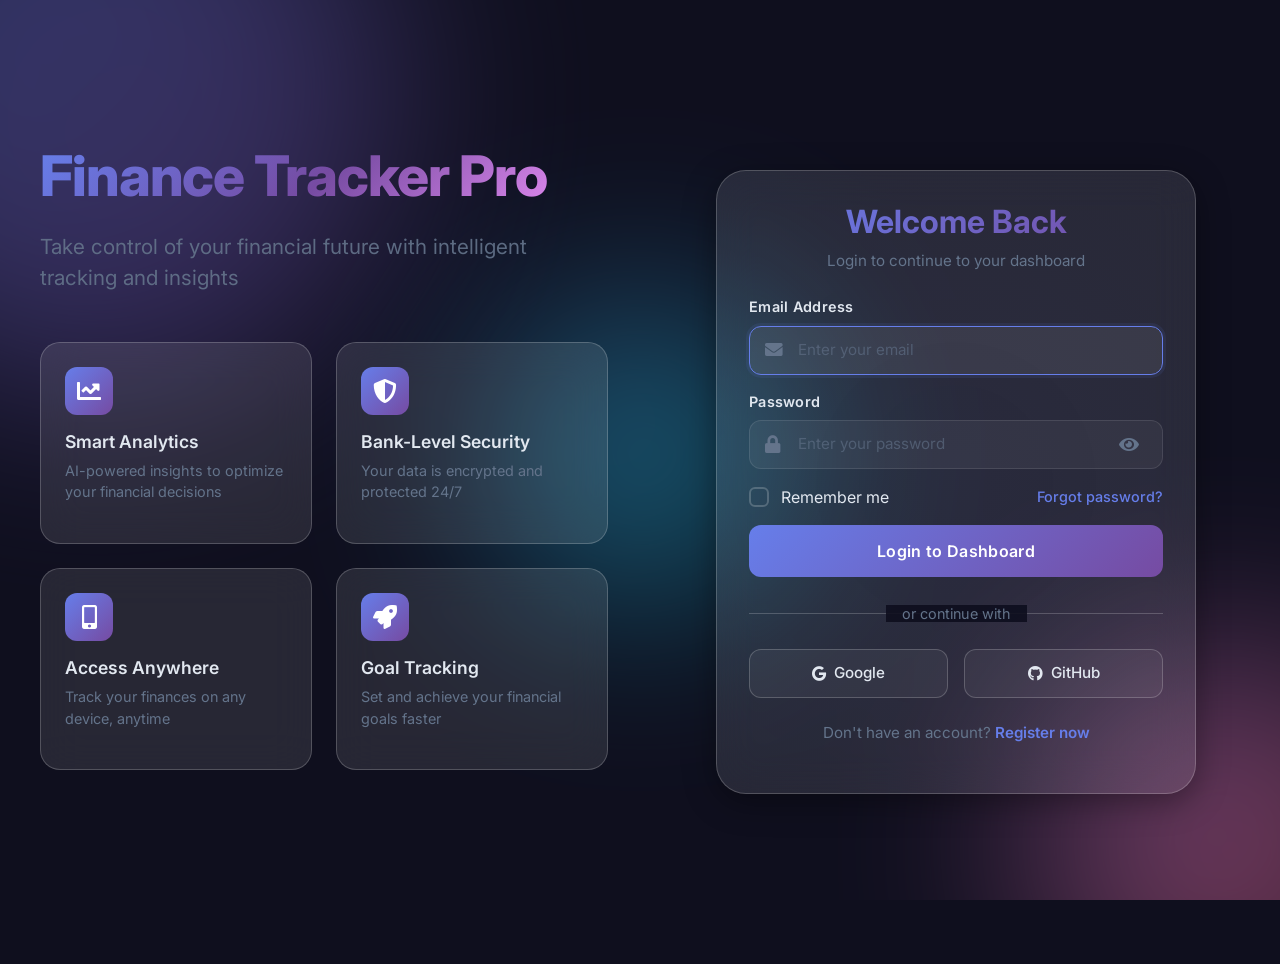
==== index.html @ 1df06b28 "Fix hardcoded production API URL in index.html Login/register on the landing page always hit the pro" ====
<!DOCTYPE html>
<html lang="en">
<head>
    <meta charset="UTF-8" />
    <meta name="viewport" content="width=device-width, initial-scale=1" />
    <title>Login - Personal Finance Tracker Pro</title>
    <link href="https://cdn.jsdelivr.net/npm/bootstrap@5.3.0/dist/css/bootstrap.min.css" rel="stylesheet" />
    <link rel="stylesheet" href="https://cdnjs.cloudflare.com/ajax/libs/font-awesome/5.15.4/css/all.min.css" />
    <link href="https://fonts.googleapis.com/css2?family=Inter:wght@300;400;500;600;700;800&display=swap" rel="stylesheet" />
    <style>
        :root {
            --primary-gradient: linear-gradient(135deg, #667eea 0%, #764ba2 100%);
            --secondary-gradient: linear-gradient(135deg, #f093fb 0%, #f5576c 100%);
            --accent-gradient: linear-gradient(135deg, #4facfe 0%, #00f2fe 100%);
            --dark-gradient: linear-gradient(135deg, #2a2a2a 0%, #1a1a1a 100%);
            --primary-color: #667eea;
            --secondary-color: #764ba2;
            --success-color: #10d164;
            --error-color: #ff6b6b;
            --bg-dark: #0f0f1e;
            --bg-light: #f8fafc;
            --text-dark: #1a202c;
            --text-light: #e2e8f0;
            --text-muted: #64748b;
            --glass-bg: rgba(255, 255, 255, 0.1);
            --glass-border: rgba(255, 255, 255, 0.2);
            --glass-shadow: 0 8px 32px rgba(0, 0, 0, 0.37);
            --radius-sm: 12px;
            --radius-md: 20px;
            --radius-lg: 30px;
            --blur: 20px;
            --transition: all 0.3s cubic-bezier(0.4, 0, 0.2, 1);
        }

        * {
            font-family: "Inter", -apple-system, BlinkMacSystemFont, sans-serif;
            box-sizing: border-box;
        }

        body {
            margin: 0;
            padding: 0;
            min-height: 100vh;
            background: var(--bg-dark);
            color: var(--text-light);
            overflow-x: hidden;
            position: relative;
        }

        /* Animated background */
        .animated-bg {
            position: fixed;
            top: 0;
            left: 0;
            width: 100%;
            height: 100%;
            z-index: -1;
            background: var(--bg-dark);
            overflow: hidden;
        }

        .gradient-sphere {
            position: absolute;
            border-radius: 50%;
            filter: blur(100px);
            opacity: 0.4;
            animation: float 20s infinite ease-in-out;
        }

        .sphere-1 {
            width: 600px;
            height: 600px;
            background: var(--primary-gradient);
            top: -200px;
            left: -200px;
            animation-delay: 0s;
        }

        .sphere-2 {
            width: 400px;
            height: 400px;
            background: var(--secondary-gradient);
            bottom: -150px;
            right: -150px;
            animation-delay: 5s;
        }

        .sphere-3 {
            width: 300px;
            height: 300px;
            background: var(--accent-gradient);
            top: 50%;
            left: 50%;
            transform: translate(-50%, -50%);
            animation-delay: 10s;
        }

        @keyframes float {
            0%, 100% { transform: translate(0, 0) scale(1); }
            25% { transform: translate(50px, -50px) scale(1.1); }
            50% { transform: translate(-50px, 50px) scale(0.9); }
            75% { transform: translate(30px, 30px) scale(1.05); }
        }

        /* Main container */
        .main-container {
            display: flex;
            min-height: 100vh;
            align-items: center;
            justify-content: center;
            padding: 2rem;
            position: relative;
            z-index: 1;
        }

        .content-wrapper {
            display: grid;
            grid-template-columns: 1fr 1fr;
            gap: 4rem;
            max-width: 1200px;
            width: 100%;
            align-items: center;
        }

        /* Hero section */
        .hero-section {
            animation: slideInLeft 0.8s ease-out;
        }

        @keyframes slideInLeft {
            from {
                opacity: 0;
                transform: translateX(-50px);
            }
            to {
                opacity: 1;
                transform: translateX(0);
            }
        }

        .app-title {
            font-size: 3.5rem;
            font-weight: 800;
            background: linear-gradient(135deg, #667eea 0%, #764ba2 50%, #f093fb 100%);
            -webkit-background-clip: text;
            -webkit-text-fill-color: transparent;
            background-clip: text;
            margin-bottom: 1.5rem;
            letter-spacing: -0.02em;
            line-height: 1.1;
        }

        .app-subtitle {
            font-size: 1.3rem;
            color: var(--text-muted);
            margin-bottom: 3rem;
            font-weight: 400;
            opacity: 0.9;
        }

        .features-grid {
            display: grid;
            grid-template-columns: 1fr 1fr;
            gap: 1.5rem;
            margin-bottom: 3rem;
        }

        .feature-card {
            background: var(--glass-bg);
            backdrop-filter: blur(var(--blur));
            border: 1px solid var(--glass-border);
            border-radius: var(--radius-md);
            padding: 1.5rem;
            transition: var(--transition);
            position: relative;
            overflow: hidden;
        }

        .feature-card::before {
            content: '';
            position: absolute;
            top: 0;
            left: 0;
            width: 100%;
            height: 100%;
            background: var(--primary-gradient);
            opacity: 0;
            transition: var(--transition);
        }

        .feature-card:hover {
            transform: translateY(-5px);
            border-color: var(--primary-color);
            box-shadow: 0 10px 30px rgba(102, 126, 234, 0.3);
        }

        .feature-card:hover::before {
            opacity: 0.05;
        }

        .feature-icon {
            width: 48px;
            height: 48px;
            background: var(--primary-gradient);
            border-radius: var(--radius-sm);
            display: flex;
            align-items: center;
            justify-content: center;
            margin-bottom: 1rem;
            font-size: 1.5rem;
            color: white;
            position: relative;
            z-index: 1;
        }

        .feature-title {
            font-size: 1.1rem;
            font-weight: 600;
            margin-bottom: 0.5rem;
            color: var(--text-light);
            position: relative;
            z-index: 1;
        }

        .feature-description {
            font-size: 0.9rem;
            color: var(--text-muted);
            line-height: 1.5;
            position: relative;
            z-index: 1;
        }

        /* Auth section */
        .auth-section {
            animation: slideInRight 0.8s ease-out;
            display: flex;
            align-items: center;
            justify-content: center;
            min-height: 100vh;
            padding: 2rem 0;
        }

        @keyframes slideInRight {
            from {
                opacity: 0;
                transform: translateX(50px);
            }
            to {
                opacity: 1;
                transform: translateX(0);
            }
        }

        .auth-container {
            background: var(--glass-bg);
            backdrop-filter: blur(var(--blur));
            border: 1px solid var(--glass-border);
            border-radius: var(--radius-lg);
            padding: 2rem;
            box-shadow: var(--glass-shadow);
            position: relative;
            overflow-y: auto; /* Enable vertical scrolling */
            overflow-x: hidden; /* Prevent horizontal scroll */
            scroll-behavior: smooth;
            max-width: 480px;
            width: 100%;
            margin: 0 auto;
            max-height: 90vh;
        }

        .auth-container::before {
            content: '';
            position: absolute;
            top: -50%;
            right: -50%;
            width: 200%;
            height: 200%;
            background: radial-gradient(circle, var(--primary-color) 0%, transparent 70%);
            opacity: 0.05;
            animation: rotate 30s linear infinite;
        }

        @keyframes rotate {
            from { transform: rotate(0deg); }
            to { transform: rotate(360deg); }
        }

        .auth-header {
            text-align: center;
            margin-bottom: 1.5rem;
            position: relative;
            z-index: 1;
        }

        .auth-header h2 {
            font-size: 2rem;
            font-weight: 700;
            margin-bottom: 0.5rem;
            background: var(--primary-gradient);
            -webkit-background-clip: text;
            -webkit-text-fill-color: transparent;
            background-clip: text;
        }

        .auth-header p {
            color: var(--text-muted);
            font-size: 0.95rem;
        }
        /* Custom scrollbar for auth containers */
.auth-container::-webkit-scrollbar {
    width: 6px;
}

.auth-container::-webkit-scrollbar-track {
    background: rgba(255, 255, 255, 0.05);
    border-radius: 3px;
}

.auth-container::-webkit-scrollbar-thumb {
    background: var(--primary-gradient);
    border-radius: 3px;
}

.auth-container::-webkit-scrollbar-thumb:hover {
    background: var(--secondary-gradient);
}


        /* Form styling */
        .form-group {
            margin-bottom: 1rem;
            position: relative;
            z-index: 1;
        }

        .form-label {
            display: block;
            margin-bottom: 0.5rem;
            font-weight: 600;
            font-size: 0.9rem;
            color: var(--text-light);
            letter-spacing: 0.02em;
        }

        .input-wrapper {
            position: relative;
        }

        .input-icon {
            position: absolute;
            left: 1rem;
            top: 50%;
            transform: translateY(-50%);
            color: var(--text-muted);
            font-size: 1.1rem;
            transition: var(--transition);
        }

        .form-control {
            width: 100%;
            padding: 0.75rem 3rem;
            background: rgba(255, 255, 255, 0.05);
            border: 1px solid rgba(255, 255, 255, 0.1);
            border-radius: var(--radius-sm);
            color: var(--text-light);
            font-size: 0.95rem;
            transition: var(--transition);
            outline: none;
        }

        .form-control:focus {
            background: rgba(255, 255, 255, 0.08);
            border-color: var(--primary-color);
            box-shadow: 0 0 0 3px rgba(102, 126, 234, 0.1);
        }

        .form-control:focus + .input-icon {
            color: var(--primary-color);
        }

        .form-control::placeholder {
            color: var(--text-muted);
            opacity: 0.6;
        }

        .password-toggle {
            position: absolute;
            right: 1rem;
            top: 50%;
            transform: translateY(-50%);
            background: none;
            border: none;
            color: var(--text-muted);
            cursor: pointer;
            font-size: 1.1rem;
            transition: var(--transition);
            padding: 0.5rem;
        }

        .password-toggle:hover {
            color: var(--primary-color);
        }

        /* Remember me */
        .form-options {
            display: flex;
            justify-content: space-between;
            align-items: center;
            margin-bottom: 1rem;
            position: relative;
            z-index: 1;
        }

        .custom-checkbox {
            display: flex;
            align-items: center;
            cursor: pointer;
            user-select: none;
        }

        .custom-checkbox input {
            position: absolute;
            opacity: 0;
        }

        .checkbox-box {
            width: 20px;
            height: 20px;
            border: 2px solid var(--glass-border);
            border-radius: 6px;
            margin-right: 0.75rem;
            display: flex;
            align-items: center;
            justify-content: center;
            transition: var(--transition);
            position: relative;
        }

        .custom-checkbox input:checked ~ .checkbox-box {
            background: var(--primary-gradient);
            border-color: transparent;
        }

        .checkbox-box::after {
            content: '✓';
            color: white;
            font-size: 12px;
            opacity: 0;
            transform: scale(0);
            transition: var(--transition);
        }

        .custom-checkbox input:checked ~ .checkbox-box::after {
            opacity: 1;
            transform: scale(1);
        }

        .forgot-link {
            color: var(--primary-color);
            text-decoration: none;
            font-size: 0.9rem;
            font-weight: 500;
            transition: var(--transition);
        }

        .forgot-link:hover {
            color: var(--secondary-color);
            text-decoration: underline;
        }

        /* Buttons */
        .btn-primary {
            width: 100%;
            padding: 0.875rem;
            background: var(--primary-gradient);
            border: none;
            border-radius: var(--radius-sm);
            color: white;
            font-size: 1rem;
            font-weight: 600;
            cursor: pointer;
            transition: var(--transition);
            position: relative;
            overflow: hidden;
            letter-spacing: 0.02em;
        }

        .btn-primary::before {
            content: '';
            position: absolute;
            top: 0;
            left: 0;
            width: 100%;
            height: 100%;
            background: rgba(255, 255, 255, 0.2);
            transform: translateX(-100%);
            transition: transform 0.5s ease;
        }

        .btn-primary:hover::before {
            transform: translateX(0);
        }

        .btn-primary:hover {
            transform: translateY(-2px);
            box-shadow: 0 10px 25px rgba(102, 126, 234, 0.4);
        }

        .btn-primary:active {
            transform: translateY(0);
        }

        .btn-loading {
            position: relative;
            color: transparent !important;
        }

        .btn-loading::after {
            content: '';
            position: absolute;
            top: 50%;
            left: 50%;
            transform: translate(-50%, -50%);
            width: 20px;
            height: 20px;
            border: 2px solid rgba(255, 255, 255, 0.3);
            border-top-color: white;
            border-radius: 50%;
            animation: spin 1s linear infinite;
        }

        @keyframes spin {
            to { transform: translate(-50%, -50%) rotate(360deg); }
        }

        /* Social login */
        .divider {
            text-align: center;
            margin: 1.5rem 0;
            position: relative;
            z-index: 1;
        }

        .divider::before {
            content: '';
            position: absolute;
            top: 50%;
            left: 0;
            right: 0;
            height: 1px;
            background: var(--glass-border);
        }

        .divider span {
            background: rgba(15, 15, 30, 0.9);
            padding: 0 1rem;
            color: var(--text-muted);
            font-size: 0.9rem;
            position: relative;
        }

        .social-buttons {
            display: grid;
            grid-template-columns: 1fr 1fr;
            gap: 1rem;
            margin-bottom: 1.5rem;
            position: relative;
            z-index: 1;
        }

        .social-btn {
            padding: 0.75rem;
            background: rgba(255, 255, 255, 0.05);
            border: 1px solid var(--glass-border);
            border-radius: var(--radius-sm);
            color: var(--text-light);
            font-size: 0.95rem;
            font-weight: 500;
            cursor: pointer;
            transition: var(--transition);
            display: flex;
            align-items: center;
            justify-content: center;
            gap: 0.5rem;
        }

        .social-btn:hover {
            background: rgba(255, 255, 255, 0.1);
            border-color: var(--primary-color);
            transform: translateY(-2px);
        }

        /* Switch form link */
        .switch-form {
            text-align: center;
            margin-top: 1.5rem;
            position: relative;
            z-index: 1;
        }

        .switch-form p {
            color: var(--text-muted);
            font-size: 0.95rem;
        }

        .switch-form a {
            color: var(--primary-color);
            text-decoration: none;
            font-weight: 600;
            transition: var(--transition);
        }

        .switch-form a:hover {
            color: var(--secondary-color);
            text-decoration: underline;
        }

        /* Password strength */
        .password-strength {
            height: 4px;
            background: rgba(255, 255, 255, 0.1);
            border-radius: 2px;
            margin-top: 0.5rem;
            overflow: hidden;
            position: relative;
        }

        .password-strength-bar {
            height: 100%;
            transition: all 0.3s ease;
            border-radius: 2px;
            position: relative;
        }

        .strength-weak { 
            background: linear-gradient(90deg, #ff6b6b 0%, #ff8787 100%); 
            width: 33%; 
        }
        
        .strength-medium { 
            background: linear-gradient(90deg, #ffd43b 0%, #ffe066 100%); 
            width: 66%; 
        }
        
        .strength-strong { 
            background: linear-gradient(90deg, #51cf66 0%, #69db7c 100%); 
            width: 100%; 
        }

        .password-strength-text {
            font-size: 0.8rem;
            margin-top: 0.25rem;
            font-weight: 500;
        }

        .strength-weak-text { color: #ff6b6b; }
        .strength-medium-text { color: #ffd43b; }
        .strength-strong-text { color: #51cf66; }

        /* Notifications */
        .notification {
            position: fixed;
            top: 2rem;
            right: 2rem;
            padding: 1rem 1.5rem;
            border-radius: var(--radius-sm);
            color: white;
            font-weight: 500;
            box-shadow: 0 10px 40px rgba(0, 0, 0, 0.3);
            z-index: 1100;
            opacity: 0;
            transform: translateX(100%);
            transition: var(--transition);
            max-width: 400px;
            display: flex;
            align-items: center;
            gap: 0.75rem;
        }

        .notification.show {
            opacity: 1;
            transform: translateX(0);
        }

        .notification.success {
            background: linear-gradient(135deg, #10d164 0%, #15eb6f 100%);
        }

        .notification.error {
            background: linear-gradient(135deg, #ff6b6b 0%, #ff8787 100%);
        }

        .notification.warning {
            background: linear-gradient(135deg, #ffd43b 0%, #ffe066 100%);
            color: #1a202c;
        }

        .notification.info {
            background: linear-gradient(135deg, #4facfe 0%, #00f2fe 100%);
        }

        /* Auto-login banner */
        .auto-login-banner {
            position: fixed;
            top: 0;
            left: 0;
            right: 0;
            background: var(--primary-gradient);
            color: white;
            padding: 1rem;
            text-align: center;
            font-weight: 600;
            z-index: 1050;
            transform: translateY(-100%);
            transition: transform 0.3s ease;
            display: flex;
            align-items: center;
            justify-content: center;
            gap: 0.5rem;
        }

        .auto-login-banner.show {
            transform: translateY(0);
        }

        /* Loading overlay */
        .redirect-loading {
            position: fixed;
            top: 0;
            left: 0;
            width: 100%;
            height: 100%;
            background: rgba(0, 0, 0, 0.9);
            display: flex;
            align-items: center;
            justify-content: center;
            z-index: 9999;
            opacity: 0;
            visibility: hidden;
            transition: opacity 0.3s ease;
        }

        .redirect-loading.active {
            opacity: 1;
            visibility: visible;
        }

        .redirect-loading-content {
            text-align: center;
        }

        .loading-spinner {
            width: 60px;
            height: 60px;
            border: 3px solid rgba(255, 255, 255, 0.1);
            border-top-color: var(--primary-color);
            border-radius: 50%;
            animation: spin 1s linear infinite;
            margin: 0 auto 1.5rem;
        }

        .loading-text {
            font-size: 1.2rem;
            color: var(--text-light);
            font-weight: 500;
        }

        /* Responsive design */
        @media (max-width: 1024px) {
            .content-wrapper {
                grid-template-columns: 1fr;
                gap: 3rem;
            }

            .hero-section {
                text-align: center;
            }

            .app-title {
                font-size: 3rem;
            }

            .features-grid {
                grid-template-columns: 1fr;
                max-width: 500px;
                margin: 0 auto 3rem;
            }
        }
        
        @media (min-width: 641px) {
    .auth-container::-webkit-scrollbar-track {
        margin: 20px 0; /* Add margin only on desktop to keep scrollbar away from edges */
    }
}


        @media (max-width: 640px) {
            .main-container {
                padding: 1rem;
            }

            .app-title {
                font-size: 2.5rem;
            }

            .app-subtitle {
                font-size: 1.1rem;
            }

            .auth-container {
                padding: 1.5rem 1.25rem;
                max-height: 95vh;
            }

            .social-buttons {
                grid-template-columns: 1fr;
            }

            .notification {
                right: 1rem;
                left: 1rem;
                max-width: none;
            }
        }

        /* Additional animations */
        @keyframes pulse {
            0% { transform: scale(1); }
            50% { transform: scale(1.05); }
            100% { transform: scale(1); }
        }

        .pulse {
            animation: pulse 2s infinite;
        }

        /* Form validation states */
        .form-control.is-valid {
            border-color: var(--success-color);
        }

        .form-control.is-invalid {
            border-color: var(--error-color);
        }

        .invalid-feedback {
            font-size: 0.875rem;
            color: var(--error-color);
            margin-top: 0.25rem;
        }

        /* Tooltip */
        .tooltip-wrapper {
            position: relative;
            display: inline-block;
        }

        .tooltip-content {
            position: absolute;
            bottom: 100%;
            left: 50%;
            transform: translateX(-50%);
            background: rgba(0, 0, 0, 0.9);
            color: white;
            padding: 0.5rem 1rem;
            border-radius: var(--radius-sm);
            font-size: 0.875rem;
            white-space: nowrap;
            opacity: 0;
            visibility: hidden;
            transition: var(--transition);
            margin-bottom: 0.5rem;
        }

        .tooltip-wrapper:hover .tooltip-content {
            opacity: 1;
            visibility: visible;
        }
    </style>
</head>
<body>
    <!-- Animated background -->
    <div class="animated-bg">
        <div class="gradient-sphere sphere-1"></div>
        <div class="gradient-sphere sphere-2"></div>
        <div class="gradient-sphere sphere-3"></div>
    </div>

    <!-- Auto-login banner -->
    <div class="auto-login-banner" id="autoLoginBanner">
        <i class="fas fa-user-check"></i>
        <span id="autoLoginMessage">Checking saved login...</span>
    </div>

    <!-- Main content -->
    <div class="main-container">
        <div class="content-wrapper">
            <!-- Hero section -->
            <section class="hero-section">
                <h1 class="app-title">Finance Tracker Pro</h1>
                <p class="app-subtitle">Take control of your financial future with intelligent tracking and insights</p>
                
                <div class="features-grid">
                    <div class="feature-card">
                        <div class="feature-icon">
                            <i class="fas fa-chart-line"></i>
                        </div>
                        <h3 class="feature-title">Smart Analytics</h3>
                        <p class="feature-description">AI-powered insights to optimize your financial decisions</p>
                    </div>
                    
                    <div class="feature-card">
                        <div class="feature-icon">
                            <i class="fas fa-shield-alt"></i>
                        </div>
                        <h3 class="feature-title">Bank-Level Security</h3>
                        <p class="feature-description">Your data is encrypted and protected 24/7</p>
                    </div>
                    
                    <div class="feature-card">
                        <div class="feature-icon">
                            <i class="fas fa-mobile-alt"></i>
                        </div>
                        <h3 class="feature-title">Access Anywhere</h3>
                        <p class="feature-description">Track your finances on any device, anytime</p>
                    </div>
                    
                    <div class="feature-card">
                        <div class="feature-icon">
                            <i class="fas fa-rocket"></i>
                        </div>
                        <h3 class="feature-title">Goal Tracking</h3>
                        <p class="feature-description">Set and achieve your financial goals faster</p>
                    </div>
                </div>
            </section>

            <!-- Auth section -->
            <section class="auth-section">
                <!-- Login form -->
                <div class="auth-container" id="loginCard">
                    <div class="auth-header">
                        <h2>Welcome Back</h2>
                        <p>Login to continue to your dashboard</p>
                    </div>

                    <form id="loginForm" onsubmit="event.preventDefault(); handleLogin();">
                        <div class="form-group">
                            <label class="form-label">Email Address</label>
                            <div class="input-wrapper">
                                <i class="fas fa-envelope input-icon"></i>
                                <input
                                    type="email"
                                    class="form-control"
                                    id="loginEmail"
                                    placeholder="Enter your email"
                                    required
                                    autocomplete="username"
                                />
                            </div>
                        </div>

                        <div class="form-group">
                            <label class="form-label">Password</label>
                            <div class="input-wrapper">
                                <i class="fas fa-lock input-icon"></i>
                                <input
                                    type="password"
                                    class="form-control"
                                    id="loginPassword"
                                    placeholder="Enter your password"
                                    required
                                    autocomplete="current-password"
                                />
                                <button
                                    class="password-toggle"
                                    type="button"
                                    onclick="togglePassword('loginPassword')"
                                >
                                    <i class="fas fa-eye"></i>
                                </button>
                            </div>
                        </div>

                        <div class="form-options">
                            <label class="custom-checkbox">
                                <input type="checkbox" id="rememberMe">
                                <span class="checkbox-box"></span>
                                <span>Remember me</span>
                            </label>
                            <a href="#" class="forgot-link">Forgot password?</a>
                        </div>

                        <button class="btn btn-primary" id="loginBtn" type="submit">
                            Login to Dashboard
                        </button>
                    </form>

                    <div class="divider">
                        <span>or continue with</span>
                    </div>

                    <div class="social-buttons">
                        <button class="social-btn">
                            <i class="fab fa-google"></i>
                            Google
                        </button>
                        <button class="social-btn">
                            <i class="fab fa-github"></i>
                            GitHub
                        </button>
                    </div>

                    <div class="switch-form">
                        <p>Don't have an account? <a href="#" onclick="showRegister()">Register now</a></p>
                    </div>
                </div>

                <!-- Register form -->
                <div class="auth-container" id="registerCard" style="display: none;">
                    <div class="auth-header">
                        <h2>Create Account</h2>
                        <p>Join thousands of users managing their finances</p>
                    </div>

                    <form id="registerForm" onsubmit="event.preventDefault(); handleRegister();">
                        <div class="form-group">
                            <label class="form-label">Full Name</label>
                            <div class="input-wrapper">
                                <i class="fas fa-user input-icon"></i>
                                <input
                                    type="text"
                                    class="form-control"
                                    id="registerFullName"
                                    placeholder="Enter your full name"
                                    required
                                    autocomplete="name"
                                />
                            </div>
                        </div>

                        <div class="form-group">
                            <label class="form-label">Email Address</label>
                            <div class="input-wrapper">
                                <i class="fas fa-envelope input-icon"></i>
                                <input
                                    type="email"
                                    class="form-control"
                                    id="registerEmail"
                                    placeholder="Enter your email"
                                    required
                                    autocomplete="email"
                                />
                            </div>
                        </div>

                        <div class="form-group">
                            <label class="form-label">Password</label>
                            <div class="input-wrapper">
                                <i class="fas fa-lock input-icon"></i>
                                <input
                                    type="password"
                                    class="form-control"
                                    id="registerPassword"
                                    placeholder="Create a strong password"
                                    required
                                    autocomplete="new-password"
                                    onkeyup="checkPasswordStrength()"
                                />
                                <button
                                    class="password-toggle"
                                    type="button"
                                    onclick="togglePassword('registerPassword')"
                                >
                                    <i class="fas fa-eye"></i>
                                </button>
                            </div>
                            <div class="password-strength">
                                <div class="password-strength-bar" id="passwordStrengthBar"></div>
                            </div>
                            <div class="password-strength-text" id="passwordStrengthText"></div>
                        </div>

                        <div class="form-group">
                            <label class="form-label">Confirm Password</label>
                            <div class="input-wrapper">
                                <i class="fas fa-lock input-icon"></i>
                                <input
                                    type="password"
                                    class="form-control"
                                    id="registerConfirmPassword"
                                    placeholder="Confirm your password"
                                    required
                                    autocomplete="new-password"
                                />
                                <button
                                    class="password-toggle"
                                    type="button"
                                    onclick="togglePassword('registerConfirmPassword')"
                                >
                                    <i class="fas fa-eye"></i>
                                </button>
                            </div>
                        </div>

                        <button class="btn btn-primary" id="registerBtn" type="submit">
                            Create Account
                        </button>
                    </form>

                    <div class="divider">
                        <span>or sign up with</span>
                    </div>

                    <div class="social-buttons">
                        <button class="social-btn">
                            <i class="fab fa-google"></i>
                            Google
                        </button>
                        <button class="social-btn">
                            <i class="fab fa-github"></i>
                            GitHub
                        </button>
                    </div>

                    <div class="switch-form">
                        <p>Already have an account? <a href="#" onclick="showLogin()">Login here</a></p>
                    </div>
                </div>
            </section>
        </div>
    </div>

    <!-- Loading overlay for redirects -->
    <div class="redirect-loading" id="redirectLoading">
        <div class="redirect-loading-content">
            <div class="loading-spinner"></div>
            <p class="loading-text">Redirecting to dashboard...</p>
        </div>
    </div>

    <script>
        // Match data.js: use local API when running on localhost, otherwise production
        const API_BASE_URL = window.location.hostname === 'localhost'
            ? 'http://localhost:3000/api'
            : 'https://finance-tracker-pro-server.onrender.com/api';

        // Enhanced authentication functions
        function togglePassword(fieldId) {
            const input = document.getElementById(fieldId);
            const btn = event.currentTarget;
            const icon = btn.querySelector('i');
            
            if (input.type === "password") {
                input.type = "text";
                icon.classList.replace("fa-eye", "fa-eye-slash");
            } else {
                input.type = "password";
                icon.classList.replace("fa-eye-slash", "fa-eye");
            }
        }

        function checkPasswordStrength() {
            const password = document.getElementById('registerPassword').value;
            const strengthBar = document.getElementById('passwordStrengthBar');
            const strengthText = document.getElementById('passwordStrengthText');
            
            let strength = 0;
            let strengthLevel = '';
            
            if (password.length >= 8) strength++;
            if (password.match(/[a-z]+/)) strength++;
            if (password.match(/[A-Z]+/)) strength++;
            if (password.match(/[0-9]+/)) strength++;
            if (password.match(/[$@#&!]+/)) strength++;

            strengthBar.className = 'password-strength-bar';
            strengthText.className = 'password-strength-text';
            
            if (strength <= 2) {
                strengthBar.classList.add('strength-weak');
                strengthText.classList.add('strength-weak-text');
                strengthText.textContent = 'Weak password';
            } else if (strength <= 4) {
                strengthBar.classList.add('strength-medium');
                strengthText.classList.add('strength-medium-text');
                strengthText.textContent = 'Medium strength';
            } else {
                strengthBar.classList.add('strength-strong');
                strengthText.classList.add('strength-strong-text');
                strengthText.textContent = 'Strong password';
            }
        }

        function showRegister() {
            const loginCard = document.getElementById("loginCard");
            const registerCard = document.getElementById("registerCard");
            
            // Fade out login
            loginCard.style.opacity = '0';
            loginCard.style.transform = 'translateX(-20px)';
            
            setTimeout(() => {
                loginCard.style.display = 'none';
                registerCard.style.display = 'block';
                registerCard.style.opacity = '0';
                registerCard.style.transform = 'translateX(20px)';
                
                // Force reflow
                registerCard.offsetHeight;
                
                // Fade in register
                registerCard.style.transition = 'all 0.3s ease';
                registerCard.style.opacity = '1';
                registerCard.style.transform = 'translateX(0)';
                
                document.getElementById("registerFullName").focus();
            }, 300);
        }

        function showLogin() {
            const loginCard = document.getElementById("loginCard");
            const registerCard = document.getElementById("registerCard");
            
            // Fade out register
            registerCard.style.opacity = '0';
            registerCard.style.transform = 'translateX(20px)';
            
            setTimeout(() => {
                registerCard.style.display = 'none';
                loginCard.style.display = 'block';
                loginCard.style.opacity = '0';
                loginCard.style.transform = 'translateX(-20px)';
                
                // Force reflow
                loginCard.offsetHeight;
                
                // Fade in login
                loginCard.style.transition = 'all 0.3s ease';
                loginCard.style.opacity = '1';
                loginCard.style.transform = 'translateX(0)';
                
                document.getElementById("loginEmail").focus();
            }, 300);
        }

        // Enhanced notification system
        let notificationTimeout;
        function showNotification(message, type = "success") {
            clearTimeout(notificationTimeout);
            
            // Remove existing notifications
            const existingNotifications = document.querySelectorAll('.notification');
            existingNotifications.forEach(n => n.remove());
            
            const notification = document.createElement("div");
            notification.className = `notification ${type}`;
            
            const icon = {
                success: 'fa-check-circle',
                error: 'fa-exclamation-circle',
                warning: 'fa-exclamation-triangle',
                info: 'fa-info-circle'
            }[type] || 'fa-info-circle';
            
            notification.innerHTML = `
                <i class="fas ${icon}"></i>
                <span>${message}</span>
            `;
            
            document.body.appendChild(notification);
            
            // Force reflow
            notification.offsetHeight;
            
            // Show notification
            notification.classList.add('show');
            
            notificationTimeout = setTimeout(() => {
                notification.classList.remove('show');
                setTimeout(() => notification.remove(), 300);
            }, 3500);
        }

        function isValidEmail(email) {
            return /^[^\s@]+@[^\s@]+\.[^\s@]+$/.test(email);
        }

        // Flag to prevent multiple redirects
        let redirectInProgress = false;

        // Remember Me functionality
        const REMEMBER_ME_STORAGE_KEY = 'rememberMeCredentials';
        const REMEMBER_ME_EXPIRY_DAYS = 30;

        function checkRememberedCredentials() {
            try {
                const stored = localStorage.getItem(REMEMBER_ME_STORAGE_KEY);
                if (!stored) return null;

                const credentials = JSON.parse(stored);
                const now = new Date().getTime();
                
                if (credentials.expiry && now > credentials.expiry) {
                    localStorage.removeItem(REMEMBER_ME_STORAGE_KEY);
                    return null;
                }

                return credentials;
            } catch (error) {
                console.error('Error checking remembered credentials:', error);
                localStorage.removeItem(REMEMBER_ME_STORAGE_KEY);
                return null;
            }
        }

        function saveRememberMeCredentials(email, rememberMe) {
            if (rememberMe) {
                const expiry = new Date().getTime() + (REMEMBER_ME_EXPIRY_DAYS * 24 * 60 * 60 * 1000);
                const credentials = {
                    email: email,
                    timestamp: new Date().getTime(),
                    expiry: expiry
                };
                
                localStorage.setItem(REMEMBER_ME_STORAGE_KEY, JSON.stringify(credentials));
            } else {
                localStorage.removeItem(REMEMBER_ME_STORAGE_KEY);
            }
        }

        function autoFillRememberedEmail() {
            const remembered = checkRememberedCredentials();
            if (remembered && remembered.email) {
                const emailInput = document.getElementById('loginEmail');
                const rememberCheckbox = document.getElementById('rememberMe');
                
                if (emailInput) {
                    emailInput.value = remembered.email;
                    // Add visual feedback
                    emailInput.classList.add('is-valid');
                }
                
                if (rememberCheckbox) {
                    rememberCheckbox.checked = true;
                }

                showAutoLoginBanner('Email auto-filled from saved credentials');
                
                setTimeout(() => {
                    document.getElementById('loginPassword').focus();
                }, 100);

                return true;
            }
            return false;
        }

        function showAutoLoginBanner(message) {
            const banner = document.getElementById('autoLoginBanner');
            const messageElement = document.getElementById('autoLoginMessage');
            
            if (banner && messageElement) {
                messageElement.textContent = message;
                banner.classList.add('show');
                
                setTimeout(() => {
                    banner.classList.remove('show');
                }, 3000);
            }
        }

        function safeRedirect(url, delay = 1000) {
            if (redirectInProgress) {
                console.log('Redirect already in progress');
                return;
            }
            
            redirectInProgress = true;
            
            const loadingOverlay = document.getElementById('redirectLoading');
            if (loadingOverlay) {
                loadingOverlay.classList.add('active');
            }
            
            setTimeout(() => {
                try {
                    window.location.href = url;
                } catch (error) {
                    console.error('Redirect failed:', error);
                    redirectInProgress = false;
                    if (loadingOverlay) {
                        loadingOverlay.classList.remove('active');
                    }
                    showNotification('Redirect failed. Please try again.', 'error');
                }
            }, delay);
        }

        function checkAuthStatus() {
            try {
                const token = localStorage.getItem('token');
                const email = localStorage.getItem('financeLoggedInUserEmail');
                
                if (!token || !email) {
                    return false;
                }
                
                const tokenData = JSON.parse(atob(token.split('.')[1]));
                if (tokenData.exp && tokenData.exp * 1000 < Date.now()) {
                    localStorage.removeItem('token');
                    localStorage.removeItem('financeLoggedInUserEmail');
                    localStorage.removeItem('financeLoggedInUserFullName');
                    localStorage.removeItem('rememberToken');
                    return false;
                }
                
                return true;
            } catch (error) {
                console.error('Auth check failed:', error);
                return false;
            }
        }

        async function handleLogin() {
            const loginBtn = document.getElementById("loginBtn");
            const email = document.getElementById("loginEmail").value.trim();
            const password = document.getElementById("loginPassword").value.trim();
            const rememberMe = document.getElementById("rememberMe").checked;

            // Validate inputs
            if (!email || !password) {
                showNotification("Please fill in both email and password.", "error");
                return;
            }
            if (!isValidEmail(email)) {
                showNotification("Please enter a valid email address.", "error");
                return;
            }

            loginBtn.disabled = true;
            loginBtn.classList.add('btn-loading');
            
            try {
                const res = await fetch(`${API_BASE_URL}/login`, {
                    method: "POST",
                    headers: { "Content-Type": "application/json" },
                    body: JSON.stringify({ email, password, rememberMe }),
                });

                if (!res.ok) {
                    if (res.status === 401) {
                        showNotification("Invalid email or password.", "error");
                    } else {
                        showNotification("Login failed. Please try again later.", "error");
                    }
                    return;
                }

                const data = await res.json();

                if (data.token) {
                    localStorage.setItem('token', data.token);
                    if (rememberMe) {
                        localStorage.setItem('rememberToken', data.token);
                    }
                }

                if (data.email) {
                    localStorage.setItem('financeLoggedInUserEmail', data.email);
                }

                if (data.fullName) {
                    localStorage.setItem('financeLoggedInUserFullName', data.fullName);
                }

                saveRememberMeCredentials(email, rememberMe);

                showNotification("Login successful! Redirecting...", "success");
                safeRedirect("main.html", 1500);

            } catch (error) {
                console.error('Login error:', error);
                showNotification("Network error. Please check your connection.", "error");
            } finally {
                loginBtn.disabled = false;
                loginBtn.classList.remove('btn-loading');
            }
        }

        async function handleRegister() {
            const registerBtn = document.getElementById("registerBtn");
            const fullName = document.getElementById("registerFullName").value.trim();
            const email = document.getElementById("registerEmail").value.trim();
            const password = document.getElementById("registerPassword").value.trim();
            const confirmPassword = document.getElementById("registerConfirmPassword").value.trim();

            // Validate inputs
            if (!fullName || !email || !password || !confirmPassword) {
                showNotification("Please fill all the registration fields.", "error");
                return;
            }
            if (!isValidEmail(email)) {
                showNotification("Please enter a valid email address.", "error");
                return;
            }
            if (password.length < 8) {
                showNotification("Password must be at least 8 characters.", "error");
                return;
            }
            if (password !== confirmPassword) {
                showNotification("Passwords do not match.", "error");
                return;
            }

            registerBtn.disabled = true;
            registerBtn.classList.add('btn-loading');
            
            try {
                const res = await fetch(`${API_BASE_URL}/register`, {
                    method: "POST",
                    headers: { "Content-Type": "application/json" },
                    body: JSON.stringify({ fullName, email, password }),
                });

                if (!res.ok) {
                    if (res.status === 409) {
                        showNotification("Email already exists. Please use a different email.", "error");
                    } else {
                        showNotification("Registration failed. Please try again later.", "error");
                    }
                    return;
                }

                showNotification("Account created successfully! Please login.", "success");

                // Clear form
                document.getElementById("registerForm").reset();

                setTimeout(() => {
                    showLogin();
                    document.getElementById("loginEmail").value = email;
                    document.getElementById("loginPassword").focus();
                }, 1500);

            } catch (error) {
                console.error('Registration error:', error);
                showNotification("Network error. Please check your connection.", "error");
            } finally {
                registerBtn.disabled = false;
                registerBtn.classList.remove('btn-loading');
            }
        }

        // Keyboard navigation
        document.addEventListener('keydown', function(e) {
            if (e.key === 'Enter' && !redirectInProgress) {
                const loginCard = document.getElementById('loginCard');
                const registerCard = document.getElementById('registerCard');
                
                if (loginCard.style.display !== 'none') {
                    handleLogin();
                } else if (registerCard.style.display !== 'none') {
                    handleRegister();
                }
            }
        });

        // Real-time validation
        document.getElementById('loginEmail')?.addEventListener('blur', function() {
            if (this.value && !isValidEmail(this.value)) {
                this.classList.add('is-invalid');
                this.classList.remove('is-valid');
            } else if (this.value) {
                this.classList.add('is-valid');
                this.classList.remove('is-invalid');
            }
        });

        document.getElementById('registerEmail')?.addEventListener('blur', function() {
            if (this.value && !isValidEmail(this.value)) {
                this.classList.add('is-invalid');
                this.classList.remove('is-valid');
            } else if (this.value) {
                this.classList.add('is-valid');
                this.classList.remove('is-invalid');
            }
        });

        // Initialize page
        document.addEventListener('DOMContentLoaded', function() {
            console.log('Initializing modern login page...');
            
            // Auto-fill remembered email
            const hasRememberedEmail = autoFillRememberedEmail();
            
            if (!hasRememberedEmail) {
                document.getElementById('loginEmail').focus();
            }
            
            // Check if user is already authenticated
            if (!redirectInProgress && checkAuthStatus()) {
                console.log('User is already authenticated');
                showAutoLoginBanner('Welcome back! You are already logged in.');
                showNotification('Welcome back! Redirecting to dashboard...', 'success');
                safeRedirect('main.html', 1000);
                return;
            }

            // Check for remember token
            const rememberToken = localStorage.getItem('rememberToken');
            if (rememberToken && !redirectInProgress) {
                try {
                    const tokenData = JSON.parse(atob(rememberToken.split('.')[1]));
                    if (tokenData.exp && tokenData.exp * 1000 > Date.now()) {
                        console.log('Valid remember token found');
                        showAutoLoginBanner('Auto-login with saved session...');
                        showNotification('Auto-login successful! Welcome back.', 'success');
                        safeRedirect('main.html', 1500);
                        return;
                    } else {
                        localStorage.removeItem('rememberToken');
                    }
                } catch (error) {
                    console.error('Invalid remember token:', error);
                    localStorage.removeItem('rememberToken');
                }
            }
        });

        // Prevent back button issues
        window.addEventListener('pageshow', function(event) {
            if (event.persisted) {
                redirectInProgress = false;
            }
        });

        // Clear redirect flag on page unload
        window.addEventListener('beforeunload', function() {
            redirectInProgress = false;
        });

        // Social login placeholders
        document.querySelectorAll('.social-btn').forEach(btn => {
            btn.addEventListener('click', function() {
                const provider = this.textContent.trim();
                showNotification(`${provider} login coming soon!`, 'info');
            });
        });

        // Forgot password placeholder
        document.querySelector('.forgot-link')?.addEventListener('click', function(e) {
            e.preventDefault();
            showNotification('Password reset feature coming soon!', 'info');
        });
    </script>
</body>
</html>
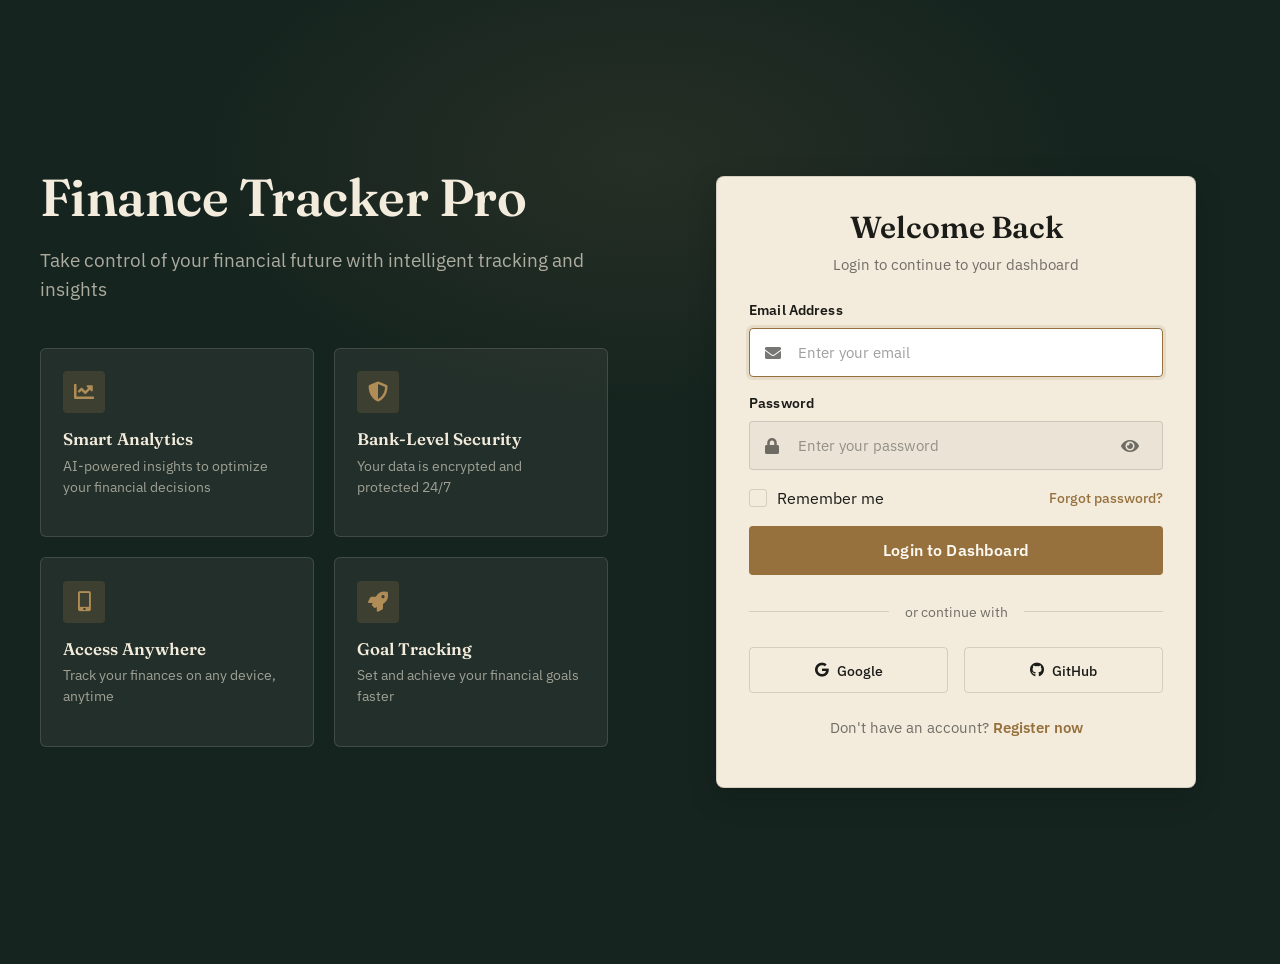
==== commit b174a227: "Redesign UI to "The Ledger" identity and rework dashboard UX Visual redesign: replace the purple-gra" ====
--- a/index.html
+++ b/index.html
@@ -6,34 +6,50 @@
     <title>Login - Personal Finance Tracker Pro</title>
     <link href="https://cdn.jsdelivr.net/npm/bootstrap@5.3.0/dist/css/bootstrap.min.css" rel="stylesheet" />
     <link rel="stylesheet" href="https://cdnjs.cloudflare.com/ajax/libs/font-awesome/5.15.4/css/all.min.css" />
-    <link href="https://fonts.googleapis.com/css2?family=Inter:wght@300;400;500;600;700;800&display=swap" rel="stylesheet" />
+    <link rel="preconnect" href="https://fonts.googleapis.com">
+    <link rel="preconnect" href="https://fonts.gstatic.com" crossorigin>
+    <link href="https://fonts.googleapis.com/css2?family=Fraunces:opsz,wght@9..144,400;9..144,500;9..144,600;9..144,700&family=IBM+Plex+Sans:wght@400;500;600;700&family=IBM+Plex+Mono:wght@400;500;600&display=swap" rel="stylesheet" />
     <style>
         :root {
-            --primary-gradient: linear-gradient(135deg, #667eea 0%, #764ba2 100%);
-            --secondary-gradient: linear-gradient(135deg, #f093fb 0%, #f5576c 100%);
-            --accent-gradient: linear-gradient(135deg, #4facfe 0%, #00f2fe 100%);
-            --dark-gradient: linear-gradient(135deg, #2a2a2a 0%, #1a1a1a 100%);
-            --primary-color: #667eea;
-            --secondary-color: #764ba2;
-            --success-color: #10d164;
-            --error-color: #ff6b6b;
-            --bg-dark: #0f0f1e;
-            --bg-light: #f8fafc;
-            --text-dark: #1a202c;
-            --text-light: #e2e8f0;
-            --text-muted: #64748b;
-            --glass-bg: rgba(255, 255, 255, 0.1);
-            --glass-border: rgba(255, 255, 255, 0.2);
-            --glass-shadow: 0 8px 32px rgba(0, 0, 0, 0.37);
-            --radius-sm: 12px;
-            --radius-md: 20px;
-            --radius-lg: 30px;
-            --blur: 20px;
-            --transition: all 0.3s cubic-bezier(0.4, 0, 0.2, 1);
+            /* Desk (page background) */
+            --bg-dark: #16241F;
+            --desk-glow: rgba(176, 141, 87, 0.10);
+
+            /* Paper (cards, form panel) */
+            --glass-bg: #F3ECDD;
+            --glass-bg-raised: #FAF6EA;
+            --glass-border: rgba(27, 27, 24, 0.14);
+            --glass-shadow: 0 1px 2px rgba(10, 16, 13, 0.16), 0 10px 28px rgba(10, 16, 13, 0.22);
+            --blur: 0px;
+
+            /* Ink & accent */
+            --text-dark: #1B1B18;
+            --text-light: #1B1B18;
+            --text-muted: rgba(27, 27, 24, 0.60);
+            --primary-color: #96713E;
+            --secondary-color: #7C5A2E;
+            --brass: #96713E;
+            --brass-bright: #B08D57;
+            --brass-soft: rgba(150, 113, 62, 0.14);
+            --success-color: #2B6E4F;
+            --error-color: #A6402F;
+
+            --primary-gradient: var(--brass);
+            --secondary-gradient: var(--brass-bright);
+            --accent-gradient: var(--brass);
+
+            --radius-sm: 4px;
+            --radius-md: 6px;
+            --radius-lg: 8px;
+            --transition: all 0.16s ease;
+
+            --font-display: 'Fraunces', Georgia, 'Times New Roman', serif;
+            --font-body: 'IBM Plex Sans', -apple-system, BlinkMacSystemFont, sans-serif;
+            --font-mono: 'IBM Plex Mono', 'SF Mono', Consolas, monospace;
         }
 
         * {
-            font-family: "Inter", -apple-system, BlinkMacSystemFont, sans-serif;
+            font-family: var(--font-body);
             box-sizing: border-box;
         }
 
@@ -43,11 +59,14 @@
             min-height: 100vh;
             background: var(--bg-dark);
             color: var(--text-light);
-            overflow-x: hidden;
+            /* `clip` (not `hidden`) avoids the UA-forced overflow-y:auto
+               that hidden-only-on-x triggers, which would otherwise turn
+               body into a second, competing scroll container. */
+            overflow-x: clip;
             position: relative;
         }
 
-        /* Animated background */
+        /* Desk backdrop: a single quiet lamp glow, no floating orbs */
         .animated-bg {
             position: fixed;
             top: 0;
@@ -59,47 +78,19 @@
             overflow: hidden;
         }
 
+        .animated-bg::before {
+            content: '';
+            position: absolute;
+            top: -10%;
+            left: 50%;
+            transform: translateX(-50%);
+            width: 900px;
+            height: 500px;
+            background: radial-gradient(ellipse at center, var(--desk-glow) 0%, transparent 70%);
+        }
+
         .gradient-sphere {
-            position: absolute;
-            border-radius: 50%;
-            filter: blur(100px);
-            opacity: 0.4;
-            animation: float 20s infinite ease-in-out;
-        }
-
-        .sphere-1 {
-            width: 600px;
-            height: 600px;
-            background: var(--primary-gradient);
-            top: -200px;
-            left: -200px;
-            animation-delay: 0s;
-        }
-
-        .sphere-2 {
-            width: 400px;
-            height: 400px;
-            background: var(--secondary-gradient);
-            bottom: -150px;
-            right: -150px;
-            animation-delay: 5s;
-        }
-
-        .sphere-3 {
-            width: 300px;
-            height: 300px;
-            background: var(--accent-gradient);
-            top: 50%;
-            left: 50%;
-            transform: translate(-50%, -50%);
-            animation-delay: 10s;
-        }
-
-        @keyframes float {
-            0%, 100% { transform: translate(0, 0) scale(1); }
-            25% { transform: translate(50px, -50px) scale(1.1); }
-            50% { transform: translate(-50px, 50px) scale(0.9); }
-            75% { transform: translate(30px, 30px) scale(1.05); }
+            display: none;
         }
 
         /* Main container */
@@ -124,115 +115,81 @@
 
         /* Hero section */
         .hero-section {
-            animation: slideInLeft 0.8s ease-out;
-        }
-
-        @keyframes slideInLeft {
-            from {
-                opacity: 0;
-                transform: translateX(-50px);
-            }
-            to {
-                opacity: 1;
-                transform: translateX(0);
-            }
+            animation: fadeUp 0.5s ease-out;
+        }
+
+        @keyframes fadeUp {
+            from { opacity: 0; transform: translateY(12px); }
+            to { opacity: 1; transform: translateY(0); }
         }
 
         .app-title {
-            font-size: 3.5rem;
-            font-weight: 800;
-            background: linear-gradient(135deg, #667eea 0%, #764ba2 50%, #f093fb 100%);
-            -webkit-background-clip: text;
-            -webkit-text-fill-color: transparent;
-            background-clip: text;
-            margin-bottom: 1.5rem;
-            letter-spacing: -0.02em;
+            font-family: var(--font-display);
+            font-size: 3.25rem;
+            font-weight: 600;
+            color: #F3ECDD;
+            margin-bottom: 1.25rem;
+            letter-spacing: -0.01em;
             line-height: 1.1;
         }
 
         .app-subtitle {
-            font-size: 1.3rem;
-            color: var(--text-muted);
-            margin-bottom: 3rem;
+            font-size: 1.2rem;
+            color: rgba(243, 236, 221, 0.68);
+            margin-bottom: 2.75rem;
             font-weight: 400;
-            opacity: 0.9;
         }
 
         .features-grid {
             display: grid;
             grid-template-columns: 1fr 1fr;
-            gap: 1.5rem;
+            gap: 1.25rem;
             margin-bottom: 3rem;
         }
 
         .feature-card {
-            background: var(--glass-bg);
-            backdrop-filter: blur(var(--blur));
-            border: 1px solid var(--glass-border);
+            background: rgba(243, 236, 221, 0.06);
+            border: 1px solid rgba(243, 236, 221, 0.14);
             border-radius: var(--radius-md);
-            padding: 1.5rem;
+            padding: 1.4rem;
             transition: var(--transition);
-            position: relative;
-            overflow: hidden;
-        }
-
-        .feature-card::before {
-            content: '';
-            position: absolute;
-            top: 0;
-            left: 0;
-            width: 100%;
-            height: 100%;
-            background: var(--primary-gradient);
-            opacity: 0;
-            transition: var(--transition);
         }
 
         .feature-card:hover {
-            transform: translateY(-5px);
-            border-color: var(--primary-color);
-            box-shadow: 0 10px 30px rgba(102, 126, 234, 0.3);
-        }
-
-        .feature-card:hover::before {
-            opacity: 0.05;
+            border-color: var(--brass-bright);
+            background: rgba(243, 236, 221, 0.09);
         }
 
         .feature-icon {
-            width: 48px;
-            height: 48px;
-            background: var(--primary-gradient);
+            width: 42px;
+            height: 42px;
+            background: rgba(176, 141, 87, 0.18);
             border-radius: var(--radius-sm);
             display: flex;
             align-items: center;
             justify-content: center;
             margin-bottom: 1rem;
-            font-size: 1.5rem;
-            color: white;
-            position: relative;
-            z-index: 1;
+            font-size: 1.25rem;
+            color: var(--brass-bright);
         }
 
         .feature-title {
-            font-size: 1.1rem;
+            font-family: var(--font-display);
+            font-size: 1.05rem;
             font-weight: 600;
-            margin-bottom: 0.5rem;
-            color: var(--text-light);
-            position: relative;
-            z-index: 1;
+            margin-bottom: 0.4rem;
+            color: #F3ECDD;
         }
 
         .feature-description {
-            font-size: 0.9rem;
-            color: var(--text-muted);
+            font-size: 0.88rem;
+            color: rgba(243, 236, 221, 0.6);
             line-height: 1.5;
-            position: relative;
-            z-index: 1;
         }
 
         /* Auth section */
         .auth-section {
-            animation: slideInRight 0.8s ease-out;
+            animation: fadeUp 0.5s ease-out 0.1s backwards;
             display: flex;
             align-items: center;
             justify-content: center;
@@ -240,27 +197,15 @@
             padding: 2rem 0;
         }
 
-        @keyframes slideInRight {
-            from {
-                opacity: 0;
-                transform: translateX(50px);
-            }
-            to {
-                opacity: 1;
-                transform: translateX(0);
-            }
-        }
-
         .auth-container {
             background: var(--glass-bg);
-            backdrop-filter: blur(var(--blur));
             border: 1px solid var(--glass-border);
             border-radius: var(--radius-lg);
             padding: 2rem;
             box-shadow: var(--glass-shadow);
             position: relative;
-            overflow-y: auto; /* Enable vertical scrolling */
-            overflow-x: hidden; /* Prevent horizontal scroll */
+            overflow-y: auto;
+            overflow-x: hidden;
             scroll-behavior: smooth;
             max-width: 480px;
             width: 100%;
@@ -268,38 +213,17 @@
             max-height: 90vh;
         }
 
-        .auth-container::before {
-            content: '';
-            position: absolute;
-            top: -50%;
-            right: -50%;
-            width: 200%;
-            height: 200%;
-            background: radial-gradient(circle, var(--primary-color) 0%, transparent 70%);
-            opacity: 0.05;
-            animation: rotate 30s linear infinite;
-        }
-
-        @keyframes rotate {
-            from { transform: rotate(0deg); }
-            to { transform: rotate(360deg); }
-        }
-
         .auth-header {
             text-align: center;
             margin-bottom: 1.5rem;
-            position: relative;
-            z-index: 1;
         }
 
         .auth-header h2 {
-            font-size: 2rem;
-            font-weight: 700;
+            font-family: var(--font-display);
+            font-size: 1.9rem;
+            font-weight: 600;
             margin-bottom: 0.5rem;
-            background: var(--primary-gradient);
-            -webkit-background-clip: text;
-            -webkit-text-fill-color: transparent;
-            background-clip: text;
+            color: var(--text-dark);
         }
 
         .auth-header p {
@@ -312,34 +236,31 @@
 }
 
 .auth-container::-webkit-scrollbar-track {
-    background: rgba(255, 255, 255, 0.05);
+    background: transparent;
+}
+
+.auth-container::-webkit-scrollbar-thumb {
+    background: var(--brass-bright);
     border-radius: 3px;
 }
 
-.auth-container::-webkit-scrollbar-thumb {
-    background: var(--primary-gradient);
-    border-radius: 3px;
-}
-
 .auth-container::-webkit-scrollbar-thumb:hover {
-    background: var(--secondary-gradient);
+    background: var(--brass);
 }
 
 
         /* Form styling */
         .form-group {
             margin-bottom: 1rem;
-            position: relative;
-            z-index: 1;
         }
 
         .form-label {
             display: block;
             margin-bottom: 0.5rem;
             font-weight: 600;
-            font-size: 0.9rem;
-            color: var(--text-light);
-            letter-spacing: 0.02em;
+            font-size: 0.85rem;
+            color: var(--text-dark);
+            letter-spacing: 0.01em;
         }
 
         .input-wrapper {
@@ -352,35 +273,35 @@
             top: 50%;
             transform: translateY(-50%);
             color: var(--text-muted);
-            font-size: 1.1rem;
+            font-size: 1rem;
             transition: var(--transition);
         }
 
         .form-control {
             width: 100%;
             padding: 0.75rem 3rem;
-            background: rgba(255, 255, 255, 0.05);
-            border: 1px solid rgba(255, 255, 255, 0.1);
+            background: rgba(27, 27, 24, 0.03);
+            border: 1px solid var(--glass-border);
             border-radius: var(--radius-sm);
-            color: var(--text-light);
+            color: var(--text-dark);
             font-size: 0.95rem;
             transition: var(--transition);
             outline: none;
         }
 
         .form-control:focus {
-            background: rgba(255, 255, 255, 0.08);
-            border-color: var(--primary-color);
-            box-shadow: 0 0 0 3px rgba(102, 126, 234, 0.1);
+            background: #FFFFFF;
+            border-color: var(--brass);
+            box-shadow: 0 0 0 3px var(--brass-soft);
         }
 
         .form-control:focus + .input-icon {
-            color: var(--primary-color);
+            color: var(--brass);
         }
 
         .form-control::placeholder {
             color: var(--text-muted);
-            opacity: 0.6;
+            opacity: 0.7;
         }
 
         .password-toggle {
@@ -392,13 +313,13 @@
             border: none;
             color: var(--text-muted);
             cursor: pointer;
-            font-size: 1.1rem;
+            font-size: 1rem;
             transition: var(--transition);
             padding: 0.5rem;
         }
 
         .password-toggle:hover {
-            color: var(--primary-color);
+            color: var(--brass);
         }
 
         /* Remember me */
@@ -407,8 +328,6 @@
             justify-content: space-between;
             align-items: center;
             margin-bottom: 1rem;
-            position: relative;
-            z-index: 1;
         }
 
         .custom-checkbox {
@@ -424,11 +343,11 @@
         }
 
         .checkbox-box {
-            width: 20px;
-            height: 20px;
-            border: 2px solid var(--glass-border);
-            border-radius: 6px;
-            margin-right: 0.75rem;
+            width: 18px;
+            height: 18px;
+            border: 1.5px solid var(--glass-border);
+            border-radius: 3px;
+            margin-right: 0.65rem;
             display: flex;
             align-items: center;
             justify-content: center;
@@ -437,14 +356,14 @@
         }
 
         .custom-checkbox input:checked ~ .checkbox-box {
-            background: var(--primary-gradient);
-            border-color: transparent;
+            background: var(--brass);
+            border-color: var(--brass);
         }
 
         .checkbox-box::after {
             content: '✓';
-            color: white;
-            font-size: 12px;
+            color: #FBF8F0;
+            font-size: 11px;
             opacity: 0;
             transform: scale(0);
             transition: var(--transition);
@@ -456,9 +375,9 @@
         }
 
         .forgot-link {
-            color: var(--primary-color);
+            color: var(--brass);
             text-decoration: none;
-            font-size: 0.9rem;
+            font-size: 0.87rem;
             font-weight: 500;
             transition: var(--transition);
         }
@@ -471,43 +390,25 @@
         /* Buttons */
         .btn-primary {
             width: 100%;
-            padding: 0.875rem;
-            background: var(--primary-gradient);
+            padding: 0.8rem;
+            background: var(--brass);
             border: none;
             border-radius: var(--radius-sm);
-            color: white;
-            font-size: 1rem;
+            color: #FBF8F0;
+            font-size: 0.98rem;
             font-weight: 600;
             cursor: pointer;
             transition: var(--transition);
-            position: relative;
-            overflow: hidden;
-            letter-spacing: 0.02em;
-        }
-
-        .btn-primary::before {
-            content: '';
-            position: absolute;
-            top: 0;
-            left: 0;
-            width: 100%;
-            height: 100%;
-            background: rgba(255, 255, 255, 0.2);
-            transform: translateX(-100%);
-            transition: transform 0.5s ease;
-        }
-
-        .btn-primary:hover::before {
-            transform: translateX(0);
+            letter-spacing: 0.01em;
         }
 
         .btn-primary:hover {
-            transform: translateY(-2px);
-            box-shadow: 0 10px 25px rgba(102, 126, 234, 0.4);
+            background: var(--secondary-color);
+            box-shadow: 0 4px 12px rgba(150, 113, 62, 0.35);
         }
 
         .btn-primary:active {
-            transform: translateY(0);
+            transform: translateY(1px);
         }
 
         .btn-loading {
@@ -521,12 +422,12 @@
             top: 50%;
             left: 50%;
             transform: translate(-50%, -50%);
-            width: 20px;
-            height: 20px;
-            border: 2px solid rgba(255, 255, 255, 0.3);
-            border-top-color: white;
+            width: 18px;
+            height: 18px;
+            border: 2px solid rgba(251, 248, 240, 0.35);
+            border-top-color: #FBF8F0;
             border-radius: 50%;
-            animation: spin 1s linear infinite;
+            animation: spin 0.8s linear infinite;
         }
 
         @keyframes spin {
@@ -538,7 +439,6 @@
             text-align: center;
             margin: 1.5rem 0;
             position: relative;
-            z-index: 1;
         }
 
         .divider::before {
@@ -552,10 +452,10 @@
         }
 
         .divider span {
-            background: rgba(15, 15, 30, 0.9);
+            background: var(--glass-bg);
             padding: 0 1rem;
             color: var(--text-muted);
-            font-size: 0.9rem;
+            font-size: 0.85rem;
             position: relative;
         }
 
@@ -564,17 +464,15 @@
             grid-template-columns: 1fr 1fr;
             gap: 1rem;
             margin-bottom: 1.5rem;
-            position: relative;
-            z-index: 1;
         }
 
         .social-btn {
-            padding: 0.75rem;
-            background: rgba(255, 255, 255, 0.05);
+            padding: 0.7rem;
+            background: transparent;
             border: 1px solid var(--glass-border);
             border-radius: var(--radius-sm);
-            color: var(--text-light);
-            font-size: 0.95rem;
+            color: var(--text-dark);
+            font-size: 0.9rem;
             font-weight: 500;
             cursor: pointer;
             transition: var(--transition);
@@ -585,26 +483,23 @@
         }
 
         .social-btn:hover {
-            background: rgba(255, 255, 255, 0.1);
-            border-color: var(--primary-color);
-            transform: translateY(-2px);
+            background: var(--brass-soft);
+            border-color: var(--brass);
         }
 
         /* Switch form link */
         .switch-form {
             text-align: center;
             margin-top: 1.5rem;
-            position: relative;
-            z-index: 1;
         }
 
         .switch-form p {
             color: var(--text-muted);
-            font-size: 0.95rem;
+            font-size: 0.92rem;
         }
 
         .switch-form a {
-            color: var(--primary-color);
+            color: var(--brass);
             text-decoration: none;
             font-weight: 600;
             transition: var(--transition);
@@ -618,34 +513,21 @@
         /* Password strength */
         .password-strength {
             height: 4px;
-            background: rgba(255, 255, 255, 0.1);
+            background: rgba(27, 27, 24, 0.08);
             border-radius: 2px;
             margin-top: 0.5rem;
             overflow: hidden;
-            position: relative;
         }
 
         .password-strength-bar {
             height: 100%;
-            transition: all 0.3s ease;
+            transition: all 0.25s ease;
             border-radius: 2px;
-            position: relative;
-        }
-
-        .strength-weak { 
-            background: linear-gradient(90deg, #ff6b6b 0%, #ff8787 100%); 
-            width: 33%; 
-        }
-        
-        .strength-medium { 
-            background: linear-gradient(90deg, #ffd43b 0%, #ffe066 100%); 
-            width: 66%; 
-        }
-        
-        .strength-strong { 
-            background: linear-gradient(90deg, #51cf66 0%, #69db7c 100%); 
-            width: 100%; 
-        }
+        }
+
+        .strength-weak { background: var(--error-color); width: 33%; }
+        .strength-medium { background: #9C6B12; width: 66%; }
+        .strength-strong { background: var(--success-color); width: 100%; }
 
         .password-strength-text {
             font-size: 0.8rem;
@@ -653,9 +535,9 @@
             font-weight: 500;
         }
 
-        .strength-weak-text { color: #ff6b6b; }
-        .strength-medium-text { color: #ffd43b; }
-        .strength-strong-text { color: #51cf66; }
+        .strength-weak-text { color: var(--error-color); }
+        .strength-medium-text { color: #9C6B12; }
+        .strength-strong-text { color: var(--success-color); }
 
         /* Notifications */
         .notification {
@@ -663,13 +545,13 @@
             top: 2rem;
             right: 2rem;
             padding: 1rem 1.5rem;
-            border-radius: var(--radius-sm);
-            color: white;
+            border-radius: var(--radius-md);
+            color: #FBF8F0;
             font-weight: 500;
-            box-shadow: 0 10px 40px rgba(0, 0, 0, 0.3);
+            box-shadow: 0 10px 32px rgba(10, 16, 13, 0.3);
             z-index: 1100;
             opacity: 0;
-            transform: translateX(100%);
+            transform: translateX(20px);
             transition: var(--transition);
             max-width: 400px;
             display: flex;
@@ -682,22 +564,10 @@
             transform: translateX(0);
         }
 
-        .notification.success {
-            background: linear-gradient(135deg, #10d164 0%, #15eb6f 100%);
-        }
-
-        .notification.error {
-            background: linear-gradient(135deg, #ff6b6b 0%, #ff8787 100%);
-        }
-
-        .notification.warning {
-            background: linear-gradient(135deg, #ffd43b 0%, #ffe066 100%);
-            color: #1a202c;
-        }
-
-        .notification.info {
-            background: linear-gradient(135deg, #4facfe 0%, #00f2fe 100%);
-        }
+        .notification.success { background: var(--success-color); }
+        .notification.error { background: var(--error-color); }
+        .notification.warning { background: #9C6B12; }
+        .notification.info { background: #1F3A30; }
 
         /* Auto-login banner */
         .auto-login-banner {
@@ -705,8 +575,8 @@
             top: 0;
             left: 0;
             right: 0;
-            background: var(--primary-gradient);
-            color: white;
+            background: #1F3A30;
+            color: #F3ECDD;
             padding: 1rem;
             text-align: center;
             font-weight: 600;
@@ -730,7 +600,7 @@
             left: 0;
             width: 100%;
             height: 100%;
-            background: rgba(0, 0, 0, 0.9);
+            background: rgba(22, 36, 31, 0.94);
             display: flex;
             align-items: center;
             justify-content: center;
@@ -750,18 +620,18 @@
         }
 
         .loading-spinner {
-            width: 60px;
-            height: 60px;
-            border: 3px solid rgba(255, 255, 255, 0.1);
-            border-top-color: var(--primary-color);
+            width: 52px;
+            height: 52px;
+            border: 3px solid rgba(243, 236, 221, 0.15);
+            border-top-color: var(--brass-bright);
             border-radius: 50%;
-            animation: spin 1s linear infinite;
+            animation: spin 0.9s linear infinite;
             margin: 0 auto 1.5rem;
         }
 
         .loading-text {
-            font-size: 1.2rem;
-            color: var(--text-light);
+            font-size: 1.15rem;
+            color: #F3ECDD;
             font-weight: 500;
         }
 
@@ -777,7 +647,7 @@
             }
 
             .app-title {
-                font-size: 3rem;
+                font-size: 2.75rem;
             }
 
             .features-grid {
@@ -786,7 +656,7 @@
                 margin: 0 auto 3rem;
             }
         }
-        
+
         @media (min-width: 641px) {
     .auth-container::-webkit-scrollbar-track {
         margin: 20px 0; /* Add margin only on desktop to keep scrollbar away from edges */
@@ -800,11 +670,11 @@
             }
 
             .app-title {
-                font-size: 2.5rem;
+                font-size: 2.25rem;
             }
 
             .app-subtitle {
-                font-size: 1.1rem;
+                font-size: 1.05rem;
             }
 
             .auth-container {
@@ -821,17 +691,6 @@
                 left: 1rem;
                 max-width: none;
             }
-        }
-
-        /* Additional animations */
-        @keyframes pulse {
-            0% { transform: scale(1); }
-            50% { transform: scale(1.05); }
-            100% { transform: scale(1); }
-        }
-
-        .pulse {
-            animation: pulse 2s infinite;
         }
 
         /* Form validation states */
@@ -860,8 +719,8 @@
             bottom: 100%;
             left: 50%;
             transform: translateX(-50%);
-            background: rgba(0, 0, 0, 0.9);
-            color: white;
+            background: #1F3A30;
+            color: #F3ECDD;
             padding: 0.5rem 1rem;
             border-radius: var(--radius-sm);
             font-size: 0.875rem;
